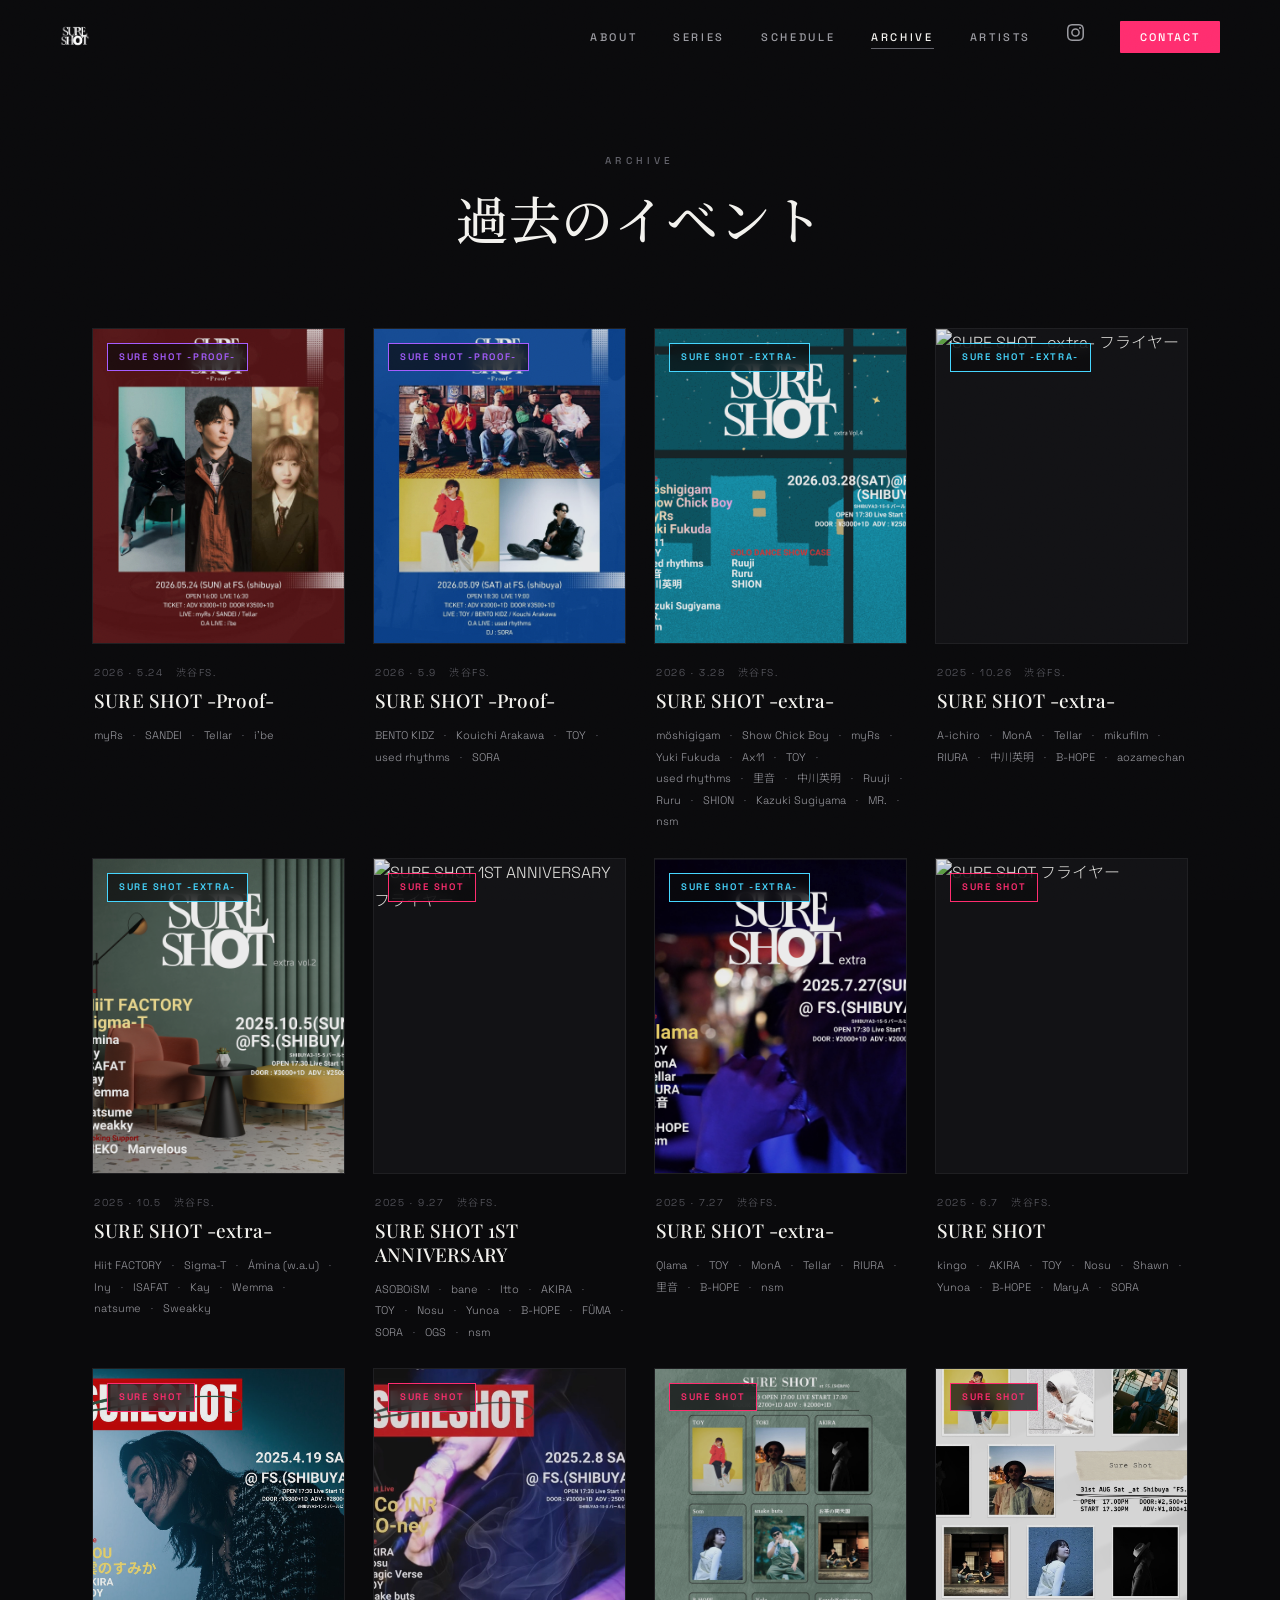
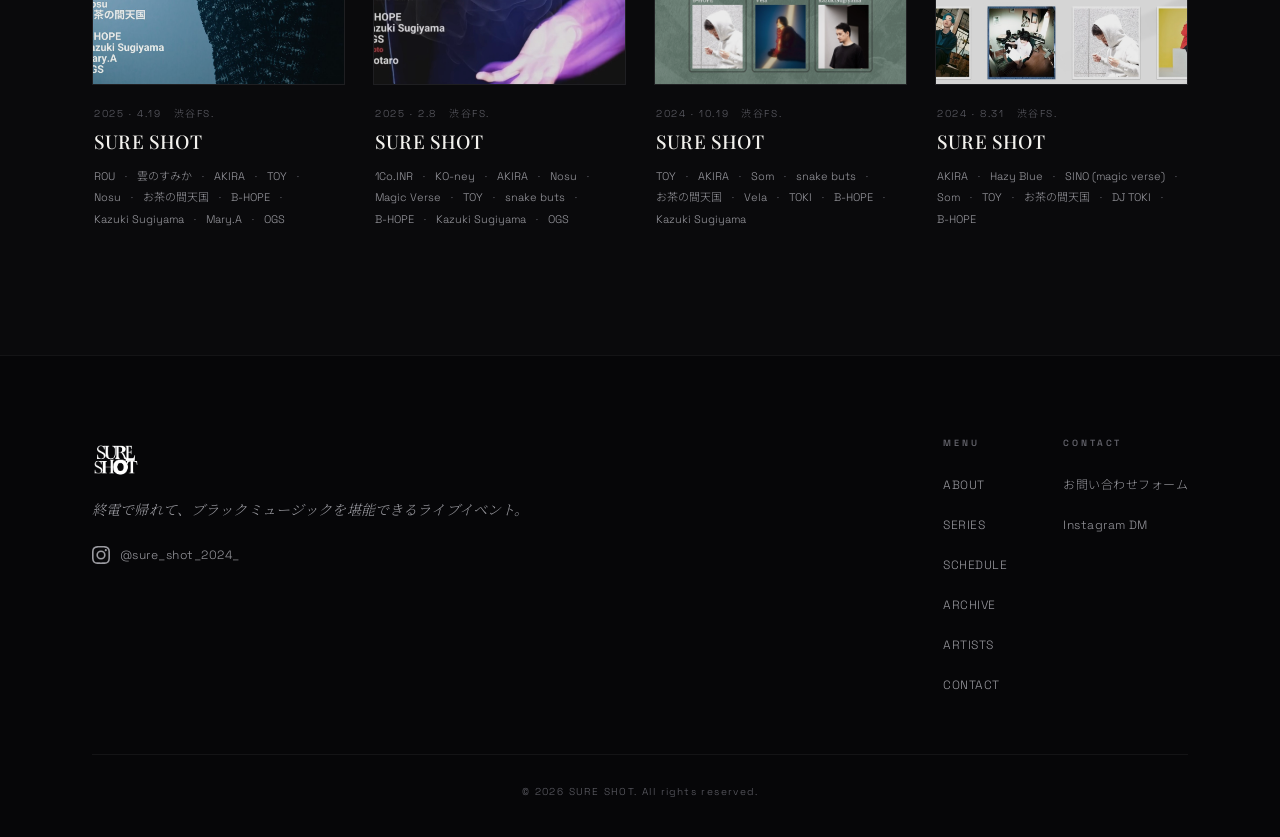
==== archive.html @ 92929632 "Initial commit: SURE SHOT website Co-Authored-By: Claude Sonnet 4.6 <noreply@anthropic.com>" ====
<!DOCTYPE html>
<html lang="ja">
<head>
  <meta charset="UTF-8">
  <meta name="viewport" content="width=device-width, initial-scale=1.0">
  <title>ARCHIVE | SURE SHOT</title>
  <meta name="description" content="SURE SHOT 過去の開催アーカイブ。渋谷FS. でのこれまでの一夜たち。">
  <link rel="icon" type="image/png" href="images/logo.png">
  <link rel="apple-touch-icon" href="images/logo.png">
  <link rel="preconnect" href="https://fonts.googleapis.com">
  <link rel="preconnect" href="https://fonts.gstatic.com" crossorigin>
  <link href="https://fonts.googleapis.com/css2?family=Playfair+Display:ital,wght@0,400;0,500;0,600;0,700;1,400;1,500&family=Noto+Serif+JP:wght@400;500;600;700&family=Space+Grotesk:wght@300;400;500;600&family=Noto+Sans+JP:wght@300;400;500;700&display=swap" rel="stylesheet">
  <link rel="stylesheet" href="css/style.css">
</head>
<body data-page="archive">

  <div class="grain" aria-hidden="true"></div>
  <div data-nav></div>

  <!-- ===================== ARCHIVE ===================== -->
  <section class="section page-section" id="archive">
    <div class="container">
      <div class="section__header fade-in">
        <p class="section__label">ARCHIVE</p>
        <h2 class="section__title">過去のイベント</h2>
      </div>

      <!-- 過去イベント: data/events.json の archive_events を新しい順にギャラリー表示 -->
      <div class="gallery-grid" id="archiveList"></div>
    </div>
  </section>

  <div data-footer></div>

  <script src="data/events.js"></script>
  <script src="js/main.js"></script>
</body>
</html>
---- css/style.css ----
/* =====================================================
   SURE SHOT — style.css
   Editorial redesign: serif headlines × sans body,
   restrained neon, generous space, film grain.
   ===================================================== */

:root {
  /* near-monochrome base */
  --bg:        #0a0a0c;
  --bg-2:      #0d0d10;
  --bg-card:   #121215;
  --ink:       #f3f2ee;   /* warm off-white */
  --ink-sub:   #9a9aa0;   /* neutral grey */
  --ink-faint: #62626a;
  --line:      rgba(255, 255, 255, 0.09);
  --line-soft: rgba(255, 255, 255, 0.055);

  /* neon — reserved for CTA / hover / series badges only */
  --pink:      #ff2d6f;
  --cyan:      #46d6ff;
  --purple:    #a55cff;

  --glow-pink: 0 0 22px rgba(255, 45, 111, 0.45), 0 0 60px rgba(255, 45, 111, 0.18);

  --font-serif: 'Playfair Display', 'Noto Serif JP', serif;
  --font-sans:  'Space Grotesk', 'Noto Sans JP', sans-serif;

  --ease:  cubic-bezier(0.22, 0.61, 0.36, 1);
  --ease2: cubic-bezier(0.16, 1, 0.3, 1);
  --t:     0.35s var(--ease);
}

/* ---- Reset ---- */

*, *::before, *::after { box-sizing: border-box; margin: 0; padding: 0; }

html {
  scroll-behavior: smooth;
  scroll-padding-top: 72px;
}

body {
  background: var(--bg);
  color: var(--ink);
  font-family: var(--font-sans);
  font-weight: 300;
  line-height: 1.75;
  overflow-x: hidden;
  -webkit-font-smoothing: antialiased;
  text-rendering: optimizeLegibility;
}

a { color: inherit; text-decoration: none; transition: var(--t); }
img { display: block; max-width: 100%; }
ul, ol { list-style: none; }
button { cursor: pointer; font-family: inherit; }
::selection { background: var(--pink); color: #fff; }

/* ---- Film grain ---- */

.grain {
  position: fixed;
  inset: 0;
  z-index: 9000;
  pointer-events: none;
  opacity: 0.05;
  mix-blend-mode: overlay;
  background-image: url("data:image/svg+xml,%3Csvg xmlns='http://www.w3.org/2000/svg' width='220' height='220'%3E%3Cfilter id='n'%3E%3CfeTurbulence type='fractalNoise' baseFrequency='0.82' numOctaves='2' stitchTiles='stitch'/%3E%3C/filter%3E%3Crect width='100%25' height='100%25' filter='url(%23n)'/%3E%3C/svg%3E");
}

/* ---- Layout ---- */

.container {
  max-width: 1160px;
  margin: 0 auto;
  padding: 0 32px;
}
.container--narrow { max-width: 660px; }

.section { padding: 128px 0; }
.section--dark { background: var(--bg-2); }
/* ヒーローの無い下層ページの先頭セクションは固定ナビ分の余白を足す */
.page-section { padding-top: 152px; }

.section__header {
  text-align: center;
  margin-bottom: 80px;
}

.section__label {
  font-family: var(--font-sans);
  font-size: 10px;
  font-weight: 500;
  letter-spacing: 0.42em;
  text-transform: uppercase;
  color: var(--ink-faint);
  display: block;
  margin-bottom: 20px;
}

.section__title {
  font-family: var(--font-serif);
  font-weight: 500;
  font-size: clamp(30px, 4.4vw, 52px);
  line-height: 1.12;
  letter-spacing: 0.01em;
}

.section__desc {
  margin: 22px auto 0;
  max-width: 540px;
  color: var(--ink-sub);
  font-size: 14px;
  line-height: 2;
}

/* ---- Buttons ---- */

.btn {
  display: inline-flex;
  align-items: center;
  justify-content: center;
  padding: 14px 34px;
  font-family: var(--font-sans);
  font-size: 11px;
  font-weight: 600;
  letter-spacing: 0.2em;
  text-transform: uppercase;
  border: none;
  border-radius: 1px;
  transition: var(--t);
  white-space: nowrap;
}

/* primary = the one place neon is always on */
.btn--primary {
  background: var(--pink);
  color: #fff;
}
.btn--primary:hover {
  box-shadow: var(--glow-pink);
  transform: translateY(-2px);
}

.btn--ghost {
  background: transparent;
  color: var(--ink);
  border: 1px solid var(--line);
}
.btn--ghost:hover {
  border-color: var(--ink);
  transform: translateY(-2px);
}

.btn--full { display: flex; width: 100%; }
.btn--large { padding: 17px 32px; font-size: 12px; }

/* ---- Nav ---- */

.nav {
  position: fixed;
  inset: 0 0 auto;
  z-index: 200;
  height: 72px;
  padding: 0 32px;
  display: flex;
  align-items: center;
  transition: background var(--t), border-color var(--t), height var(--t);
}
.nav.scrolled {
  background: rgba(10, 10, 12, 0.82);
  backdrop-filter: blur(18px) saturate(140%);
  -webkit-backdrop-filter: blur(18px) saturate(140%);
  border-bottom: 1px solid var(--line-soft);
  height: 62px;
}

.nav__inner {
  max-width: 1160px;
  margin: 0 auto;
  width: 100%;
  display: flex;
  align-items: center;
  justify-content: space-between;
  gap: 24px;
}

.nav__logo { display: inline-flex; align-items: center; flex-shrink: 0; }
.nav__logo-img {
  display: block;
  height: 30px;
  width: auto;
  transition: opacity var(--t);
}
.nav__logo:hover .nav__logo-img { opacity: 0.7; }

.nav__list {
  display: flex;
  align-items: center;
  gap: 36px;
}
.nav__list a {
  font-size: 11px;
  font-weight: 500;
  letter-spacing: 0.24em;
  text-transform: uppercase;
  color: var(--ink-sub);
  position: relative;
}
.nav__list a::after {
  content: '';
  position: absolute;
  bottom: -5px;
  left: 0;
  width: 0;
  height: 1px;
  background: var(--pink);
  transition: width 0.4s var(--ease2);
}
.nav__list a:hover { color: var(--ink); }
.nav__list a:hover::after { width: 100%; }
.nav__list a.is-current { color: var(--ink); }
.nav__list a.is-current::after { width: 100%; background: var(--ink-faint); }

.nav__ig {
  display: inline-flex;
  align-items: center;
  color: var(--ink-sub);
}
.nav__ig svg { display: block; }
.nav__ig::after { display: none !important; }
.nav__ig:hover { color: var(--pink); }

.nav__cta {
  background: var(--pink);
  color: #fff !important;
  padding: 9px 20px;
  letter-spacing: 0.18em !important;
  border-radius: 1px;
}
.nav__cta::after { display: none !important; }
.nav__cta:hover { box-shadow: var(--glow-pink); }

.nav__toggle {
  display: none;
  flex-direction: column;
  gap: 5px;
  background: none;
  border: none;
  padding: 6px;
}
.nav__toggle span {
  display: block;
  width: 22px;
  height: 1.5px;
  background: var(--ink);
  transition: var(--t);
  transform-origin: center;
}
.nav__toggle.open span:nth-child(1) { transform: rotate(45deg) translate(5px, 5px); }
.nav__toggle.open span:nth-child(2) { opacity: 0; transform: scaleX(0); }
.nav__toggle.open span:nth-child(3) { transform: rotate(-45deg) translate(5px, -5px); }

/* ---- Hero (空白と沈黙) ---- */

.hero {
  position: relative;
  min-height: 100dvh;
  display: flex;
  align-items: center;
  justify-content: center;
  overflow: hidden;
}

.hero__bg { position: absolute; inset: 0; background: var(--bg); }

/* near-monochrome ambient glow — very faint, no color clubbing */
.hero__bg-orb {
  position: absolute;
  border-radius: 50%;
  filter: blur(110px);
  pointer-events: none;
}
.hero__bg-orb--1 {
  width: 620px; height: 620px;
  left: 50%; top: 42%;
  transform: translate(-50%, -50%);
  background: radial-gradient(circle, rgba(255, 255, 255, 0.05) 0%, transparent 70%);
}
.hero__bg-orb--2 {
  width: 420px; height: 420px;
  right: -8%; top: -6%;
  background: radial-gradient(circle, rgba(255, 45, 111, 0.06) 0%, transparent 70%);
}
.hero__bg-orb--3 { display: none; }

.hero__grid-lines {
  position: absolute;
  inset: 0;
  background-image:
    linear-gradient(rgba(255, 255, 255, 0.018) 1px, transparent 1px),
    linear-gradient(90deg, rgba(255, 255, 255, 0.018) 1px, transparent 1px);
  background-size: 64px 64px;
  mask-image: radial-gradient(ellipse 75% 60% at 50% 50%, black, transparent);
}

.hero__content {
  position: relative;
  text-align: center;
  padding: 0 24px;
  max-width: 820px;
  width: 100%;
}

.hero__label {
  font-size: 10px;
  font-weight: 500;
  letter-spacing: 0.5em;
  text-transform: uppercase;
  color: var(--ink-faint);
  margin-bottom: 40px;
  display: block;
}

.hero__title { margin-bottom: 38px; }
.hero__logo-img {
  display: block;
  width: clamp(260px, 52vw, 460px);
  height: auto;
  margin: 0 auto;
  filter: drop-shadow(0 4px 60px rgba(255, 255, 255, 0.08));
}

.hero__tagline {
  font-family: var(--font-serif);
  font-weight: 400;
  font-style: italic;
  font-size: clamp(16px, 2.2vw, 23px);
  color: var(--ink-sub);
  line-height: 1.75;
  letter-spacing: 0.02em;
}

.hero__scroll {
  position: absolute;
  bottom: 36px;
  left: 50%;
  transform: translateX(-50%);
  display: flex;
  flex-direction: column;
  align-items: center;
  gap: 12px;
  opacity: 0.4;
  pointer-events: none;
}
.hero__scroll span {
  font-size: 8px;
  letter-spacing: 0.5em;
  font-weight: 500;
  text-transform: uppercase;
  color: var(--ink-sub);
}
.hero__scroll-line {
  width: 1px;
  height: 52px;
  background: linear-gradient(to bottom, var(--ink), transparent);
  animation: scrollAnim 2.4s ease-in-out infinite;
}
@keyframes scrollAnim {
  0%     { transform: scaleY(0); transform-origin: top; opacity: 1; }
  50%    { transform: scaleY(1); transform-origin: top; opacity: 1; }
  50.01% { transform: scaleY(1); transform-origin: bottom; }
  100%   { transform: scaleY(0); transform-origin: bottom; opacity: 0.2; }
}

/* ---- About ---- */

.about__grid {
  display: grid;
  grid-template-columns: 1fr 1fr;
  gap: 72px;
  align-items: start;
}

.about__lead {
  font-family: var(--font-serif);
  font-weight: 500;
  font-size: clamp(22px, 2.8vw, 34px);
  line-height: 1.5;
  letter-spacing: 0.01em;
  margin-bottom: 28px;
}

.about__body {
  color: var(--ink-sub);
  font-size: 14.5px;
  line-height: 2.05;
  margin-bottom: 16px;
}

.about__values {
  display: flex;
  flex-direction: column;
  gap: 0;
}

.value-card {
  padding: 28px 4px;
  border-top: 1px solid var(--line);
  display: grid;
  grid-template-columns: auto 1fr;
  grid-template-rows: auto auto;
  column-gap: 26px;
  transition: padding var(--t), background var(--t);
}
.about__values .value-card:last-child { border-bottom: 1px solid var(--line); }
.value-card:hover { padding-left: 12px; }

.value-card__num {
  grid-column: 1;
  grid-row: 1 / span 2;
  align-self: start;
  font-family: var(--font-serif);
  font-style: italic;
  font-size: 30px;
  line-height: 1;
  color: var(--ink-faint);
  transition: color var(--t);
}
.value-card:hover .value-card__num { color: var(--pink); }

.value-card__title {
  grid-column: 2;
  font-family: var(--font-serif);
  font-weight: 500;
  font-size: 18px;
  letter-spacing: 0.01em;
  margin-bottom: 7px;
}
.value-card__text {
  grid-column: 2;
  font-size: 13px;
  color: var(--ink-sub);
  line-height: 1.85;
}

/* ---- EVENT (series intro) ---- */

.series-grid {
  display: grid;
  grid-template-columns: repeat(3, 1fr);
  gap: 22px;
}

.series-card {
  --accent: var(--pink);
  background: var(--bg-card);
  border: 1px solid var(--line-soft);
  border-top: 2px solid var(--accent);
  padding: 38px 32px;
  display: flex;
  flex-direction: column;
  gap: 18px;
  transition: border-color var(--t), transform var(--t), box-shadow var(--t);
}
.series-card:hover {
  border-color: var(--line);
  transform: translateY(-4px);
  box-shadow: 0 24px 50px -34px var(--accent);
}
.series-card--main  { --accent: var(--pink); }
.series-card--proof { --accent: var(--purple); }
.series-card--extra { --accent: var(--cyan); }

.series-card__badge {
  align-self: flex-start;
  font-size: 9.5px;
  font-weight: 600;
  letter-spacing: 0.18em;
  text-transform: uppercase;
  color: var(--accent);
  border: 1px solid currentColor;
  padding: 5px 12px;
}

.series-card__name {
  font-family: var(--font-serif);
  font-weight: 500;
  font-size: clamp(22px, 2.4vw, 28px);
  line-height: 1.2;
  letter-spacing: 0.01em;
}
.series-card__suffix { color: var(--accent); }

.series-card__desc {
  color: var(--ink-sub);
  font-size: 13.5px;
  line-height: 2.05;
}

/* ---- Schedule / Event cards ---- */

.section__subhead { margin: 96px 0 36px; }
.section__subtitle {
  font-family: var(--font-serif);
  font-weight: 500;
  font-size: clamp(20px, 2.6vw, 30px);
  letter-spacing: 0.01em;
  color: var(--ink);
  display: flex;
  align-items: center;
  gap: 22px;
}
.section__subtitle::after {
  content: '';
  flex: 1;
  height: 1px;
  background: var(--line);
}

.next-event { margin-bottom: 8px; }

.events-grid {
  display: grid;
  grid-template-columns: 1fr 1fr;
  gap: 24px;
}

.event-card {
  background: var(--bg-card);
  border: 1px solid var(--line-soft);
  position: relative;
  overflow: hidden;
  transition: border-color var(--t), transform var(--t), box-shadow var(--t);
}
.event-card:hover {
  border-color: var(--line);
  transform: translateY(-3px);
}

/* upcoming cards: flyer on top, body padded */
.event-card__body { padding: 30px; }

/* flyer wrapper (zoom on hover) */
.event-card__flyer {
  position: relative;
  overflow: hidden;
  background: var(--bg-2);
  border-bottom: 1px solid var(--line-soft);
}
.event-card__flyer img {
  width: 100%;
  height: auto;
  display: block;
  transition: transform 0.9s var(--ease2);
}
.event-card:hover .event-card__flyer img { transform: scale(1.04); }

/* featured = magazine spread: flyer left half, info right half */
.event-card--featured {
  display: grid;
  grid-template-columns: 1fr 1fr;
  align-items: stretch;
  border-color: var(--line);
}
.event-card--featured .event-card__flyer {
  border-bottom: none;
  border-right: 1px solid var(--line-soft);
  height: 100%;
}
.event-card--featured .event-card__flyer img { height: 100%; object-fit: cover; }
.event-card--featured .event-card__body {
  padding: 48px;
  display: flex;
  flex-direction: column;
  justify-content: center;
  min-width: 0;
}

.event-card__tags {
  display: flex;
  flex-wrap: wrap;
  align-items: center;
  gap: 8px;
  margin-bottom: 22px;
}
.event-card__badge {
  display: inline-block;
  background: var(--pink);
  color: #fff;
  font-size: 9px;
  font-weight: 700;
  letter-spacing: 0.28em;
  padding: 5px 11px;
}

/* series badge — neon outline, the reserved accent */
.event-card__series {
  display: inline-block;
  font-size: 9.5px;
  font-weight: 600;
  letter-spacing: 0.18em;
  text-transform: uppercase;
  padding: 5px 11px;
  border: 1px solid currentColor;
  white-space: nowrap;
}
.event-card__series--main  { color: var(--pink); }
.event-card__series--proof { color: var(--purple); }
.event-card__series--extra { color: var(--cyan); }

.event-card__title {
  font-family: var(--font-serif);
  font-weight: 500;
  font-size: clamp(22px, 2.4vw, 30px);
  line-height: 1.2;
  letter-spacing: 0.01em;
  margin-bottom: 16px;
}
.event-card--featured .event-card__title { font-size: clamp(26px, 2.6vw, 36px); }

.event-card__date {
  font-size: 16px;
  font-weight: 400;
  letter-spacing: 0.04em;
  color: var(--ink);
  margin-bottom: 8px;
}
.event-card__venue {
  display: flex;
  flex-wrap: wrap;
  align-items: baseline;
  gap: 5px 14px;
  font-size: 11px;
  color: var(--ink-sub);
  letter-spacing: 0.12em;
  text-transform: uppercase;
  margin-bottom: 4px;
}
.event-card__time { color: var(--ink-faint); letter-spacing: 0.08em; }
.event-card__price {
  font-size: 12px;
  color: var(--ink-sub);
  letter-spacing: 0.03em;
  margin-bottom: 24px;
}

.event-card__lineup {
  display: flex;
  flex-direction: column;
  gap: 12px;
  padding: 22px 0 28px;
  border-top: 1px solid var(--line-soft);
}
.lineup-row {
  display: grid;
  grid-template-columns: 116px 1fr;
  gap: 14px;
  align-items: baseline;
}
.lineup-row__role {
  font-size: 9px;
  font-weight: 600;
  letter-spacing: 0.2em;
  color: var(--ink-faint);
  text-transform: uppercase;
  padding-top: 2px;
}
.lineup-row__names {
  font-size: 13.5px;
  color: var(--ink);
  letter-spacing: 0.01em;
  line-height: 1.75;
}
.lineup-row__sep { color: var(--ink-faint); margin: 0 7px; }

.event-card__actions {
  display: flex;
  flex-direction: column;
  gap: 12px;
}

/* instagram / artist name link — underline grows on hover */
.ig-link {
  position: relative;
  color: inherit;
  background-image: linear-gradient(var(--pink), var(--pink));
  background-repeat: no-repeat;
  background-position: 0 100%;
  background-size: 0% 1px;
  transition: background-size 0.4s var(--ease2), color var(--t);
  padding-bottom: 1px;
}
.ig-link:hover { color: var(--pink); background-size: 100% 1px; }

.schedule__note {
  text-align: center;
  color: var(--ink-sub);
  font-size: 13px;
  margin-top: 44px;
  letter-spacing: 0.02em;
}
.schedule__note a {
  color: var(--ink);
  border-bottom: 1px solid var(--line);
}
.schedule__note a:hover { color: var(--pink); border-color: var(--pink); }

/* ---- Archive — flyer gallery ---- */

.gallery-grid {
  display: grid;
  grid-template-columns: repeat(auto-fill, minmax(240px, 1fr));
  gap: 28px;
}

.gallery-card {
  display: flex;
  flex-direction: column;
}

.gallery-card__flyer {
  position: relative;
  overflow: hidden;
  background: var(--bg-card);
  border: 1px solid var(--line-soft);
  aspect-ratio: 4 / 5;
  transition: border-color var(--t);
}
.gallery-card:hover .gallery-card__flyer { border-color: var(--line); }
.gallery-card__flyer img {
  width: 100%;
  height: 100%;
  object-fit: cover;
  transition: transform 1s var(--ease2), filter var(--t);
  filter: grayscale(18%) brightness(0.92);
}
.gallery-card:hover .gallery-card__flyer img {
  transform: scale(1.05);
  filter: grayscale(0%) brightness(1);
}
.gallery-card__noimg {
  position: absolute;
  inset: 0;
  display: flex;
  align-items: center;
  justify-content: center;
  text-align: center;
  padding: 20px;
  font-family: var(--font-serif);
  color: var(--ink-sub);
}

.gallery-card__badge {
  position: absolute;
  top: 14px;
  left: 14px;
  background: rgba(10, 10, 12, 0.7);
  backdrop-filter: blur(6px);
  -webkit-backdrop-filter: blur(6px);
}

.gallery-card__caption { padding: 20px 2px 0; }
.gallery-card__date {
  display: flex;
  flex-wrap: wrap;
  align-items: baseline;
  gap: 4px 12px;
  font-size: 10px;
  letter-spacing: 0.16em;
  text-transform: uppercase;
  color: var(--ink-faint);
  margin-bottom: 8px;
}
.gallery-card__venue { color: var(--ink-faint); }
.gallery-card__title {
  font-family: var(--font-serif);
  font-weight: 500;
  font-size: 19px;
  line-height: 1.25;
  letter-spacing: 0.01em;
  margin-bottom: 14px;
}
.gallery-card__artists {
  display: flex;
  flex-wrap: wrap;
  gap: 5px 10px;
  font-size: 11px;
  line-height: 1.5;
  color: var(--ink-sub);
}
.gallery-card__artists li::after {
  content: '·';
  margin-left: 10px;
  color: var(--ink-faint);
}
.gallery-card__artists li:last-child::after { content: ''; margin: 0; }

/* ---- Artists (compact grid) ---- */

.artist-grid {
  display: grid;
  grid-template-columns: repeat(auto-fill, minmax(186px, 1fr));
  gap: 14px;
}

.artist-card {
  background: var(--bg-card);
  border: 1px solid var(--line-soft);
  padding: 18px 18px 16px;
  display: flex;
  flex-direction: column;
  gap: 11px;
  transition: border-color var(--t), transform var(--t);
}
.artist-card:hover { border-color: var(--line); transform: translateY(-2px); }

.artist-card__name {
  font-family: var(--font-serif);
  font-weight: 500;
  font-size: 16px;
  line-height: 1.3;
  letter-spacing: 0.01em;
}

.artist-card__roles {
  font-size: 8.5px;
  font-weight: 600;
  letter-spacing: 0.15em;
  text-transform: uppercase;
  color: var(--ink-faint);
  line-height: 1.5;
}

.artist-card__socials { display: flex; gap: 12px; }
.artist-card__social {
  display: inline-flex;
  color: var(--ink-sub);
  transition: color var(--t), transform var(--t);
}
.artist-card__social svg { display: block; width: 15px; height: 15px; }
.artist-card__social:hover { color: var(--pink); transform: translateY(-1px); }

.artist-card__events {
  margin-top: auto;
  padding-top: 12px;
  border-top: 1px solid var(--line-soft);
  display: flex;
  flex-direction: column;
  gap: 5px;
}
.artist-card__event {
  display: flex;
  justify-content: space-between;
  align-items: baseline;
  gap: 8px;
  font-size: 10.5px;
  color: var(--ink-sub);
}
.artist-card__event-date { letter-spacing: 0.04em; }
.artist-card__event:hover .artist-card__event-date { color: var(--ink); }
.artist-card__event-series {
  flex-shrink: 0;
  font-size: 9px;
  letter-spacing: 0.08em;
  color: var(--ink-faint);
  text-transform: uppercase;
}
.artist-card__event:hover .artist-card__event-series { color: var(--pink); }

/* ---- Forms ---- */

.apply-form {
  display: flex;
  flex-direction: column;
  gap: 22px;
}
.form-row {
  display: grid;
  grid-template-columns: 1fr 1fr;
  gap: 22px;
}
.form-group {
  display: flex;
  flex-direction: column;
  gap: 9px;
}
.form-label {
  font-size: 10px;
  font-weight: 600;
  letter-spacing: 0.16em;
  text-transform: uppercase;
  color: var(--ink-sub);
}
.required { color: var(--pink); }

.form-input {
  width: 100%;
  background: transparent;
  border: none;
  border-bottom: 1px solid var(--line);
  color: var(--ink);
  padding: 12px 2px;
  font-size: 15px;
  font-family: var(--font-sans);
  font-weight: 300;
  outline: none;
  transition: border-color var(--t);
  border-radius: 0;
  appearance: none;
  -webkit-appearance: none;
}
.form-input:focus { border-bottom-color: var(--pink); }
.form-input::placeholder { color: var(--ink-faint); }

.form-textarea {
  resize: vertical;
  min-height: 130px;
  border: 1px solid var(--line);
  padding: 14px 16px;
}
.form-textarea:focus { border-color: var(--pink); }

.form-select {
  background-image: url("data:image/svg+xml,%3Csvg xmlns='http://www.w3.org/2000/svg' width='10' height='10' viewBox='0 0 10 10'%3E%3Cpath fill='%239a9aa0' d='M5 7L0 2h10z'/%3E%3C/svg%3E");
  background-repeat: no-repeat;
  background-position: right 4px center;
  padding-right: 28px;
  cursor: pointer;
}
.form-select option { background: var(--bg-2); color: var(--ink); }

.form-note {
  text-align: center;
  font-size: 13px;
  color: var(--ink-sub);
  min-height: 20px;
  margin-top: 6px;
}
.form-note--success { color: #4fd08a; }
.form-note--error   { color: var(--pink); }

/* ---- Footer ---- */

.footer {
  background: #060608;
  border-top: 1px solid var(--line-soft);
  padding: 80px 0 36px;
}
.footer__top {
  display: flex;
  gap: 72px;
  margin-bottom: 56px;
}
.footer__brand { flex-shrink: 0; }

.footer__logo { margin-bottom: 14px; }
.footer__logo-img {
  display: block;
  height: 48px;
  width: auto;
}
.footer__tagline {
  font-family: var(--font-serif);
  font-style: italic;
  font-size: 14px;
  color: var(--ink-sub);
  letter-spacing: 0.01em;
  margin-bottom: 22px;
}
.footer__sns {
  display: inline-flex;
  align-items: center;
  gap: 10px;
  font-size: 12px;
  color: var(--ink-sub);
  letter-spacing: 0.04em;
}
.footer__sns:hover { color: var(--pink); }

.footer__nav { flex: 1; display: flex; gap: 56px; justify-content: flex-end; }
.footer__col-title {
  font-size: 9px;
  letter-spacing: 0.32em;
  text-transform: uppercase;
  color: var(--ink-faint);
  font-weight: 600;
  margin-bottom: 18px;
}
.footer__col ul { display: flex; flex-direction: column; gap: 12px; }
.footer__col ul a { font-size: 12px; color: var(--ink-sub); letter-spacing: 0.04em; }
.footer__col ul a:hover { color: var(--ink); }

.footer__bottom {
  border-top: 1px solid var(--line-soft);
  padding-top: 28px;
  text-align: center;
}
.footer__bottom p {
  font-size: 10px;
  color: var(--ink-faint);
  letter-spacing: 0.14em;
}

/* ---- Scroll animations (静かに下からフェードアップ) ---- */

.fade-in {
  opacity: 0;
  transform: translateY(34px);
  transition: opacity 0.9s var(--ease2), transform 0.9s var(--ease2);
}
.fade-in.visible {
  opacity: 1;
  transform: translateY(0);
}

/* ---- Anchor highlight ---- */
.event-card:target,
.gallery-card:target .gallery-card__flyer {
  border-color: var(--pink);
  box-shadow: 0 0 0 1px var(--pink);
}

/* =====================================================
   Responsive
   ===================================================== */

@media (max-width: 900px) {
  .section { padding: 96px 0; }
  .about__grid { grid-template-columns: 1fr; gap: 48px; }

  .event-card--featured { grid-template-columns: 1fr; }
  .event-card--featured .event-card__flyer {
    border-right: none;
    border-bottom: 1px solid var(--line-soft);
  }
  .event-card--featured .event-card__flyer img { height: auto; object-fit: contain; }
  .event-card--featured .event-card__body { padding: 32px; }

  .series-grid { grid-template-columns: 1fr; gap: 16px; }
}

@media (max-width: 768px) {
  html { scroll-padding-top: 62px; }
  .container { padding: 0 24px; }
  .section { padding: 80px 0; }
  .page-section { padding-top: 108px; }
  .section__header { margin-bottom: 56px; }

  /* mobile nav */
  .nav__toggle { display: flex; }
  .nav__list {
    display: none;
    position: fixed;
    top: 72px;
    left: 0; right: 0;
    background: rgba(6, 6, 8, 0.98);
    backdrop-filter: blur(18px);
    -webkit-backdrop-filter: blur(18px);
    flex-direction: column;
    align-items: flex-start;
    gap: 0;
    border-bottom: 1px solid var(--line);
    padding: 12px 0;
  }
  .nav__list.open { display: flex; }
  .nav__list li { width: 100%; }
  .nav__list a { display: block; padding: 15px 24px; font-size: 13px; }
  .nav__list a::after { display: none; }
  .nav__ig { padding: 15px 24px; }
  .nav__cta { margin: 10px 24px; width: calc(100% - 48px); text-align: center; }

  .events-grid { grid-template-columns: 1fr; }
  .gallery-grid { grid-template-columns: repeat(2, 1fr); gap: 18px; }
  .artist-grid { grid-template-columns: repeat(2, 1fr); gap: 12px; }

  .form-row { grid-template-columns: 1fr; }

  .footer__top { flex-direction: column; gap: 44px; }
  .footer__nav { justify-content: flex-start; flex-wrap: wrap; gap: 40px; }

}

@media (max-width: 520px) {
  .lineup-row { grid-template-columns: 84px 1fr; }
  .gallery-grid { gap: 12px; }
  .gallery-card__caption { padding: 14px 2px 0; }
  .gallery-card__title { font-size: 17px; }
  .event-card__body { padding: 22px; }
  .event-card--featured .event-card__body { padding: 22px; }
  .artist-card { padding: 15px 15px 14px; }
  .artist-card__name { font-size: 15px; }
}

@media (max-width: 360px) {
  .artist-grid { grid-template-columns: 1fr; }
}

@media (prefers-reduced-motion: reduce) {
  .hero__scroll-line { animation: none; }
  .fade-in { transition-duration: 0.4s; }
  * { scroll-behavior: auto; }
}
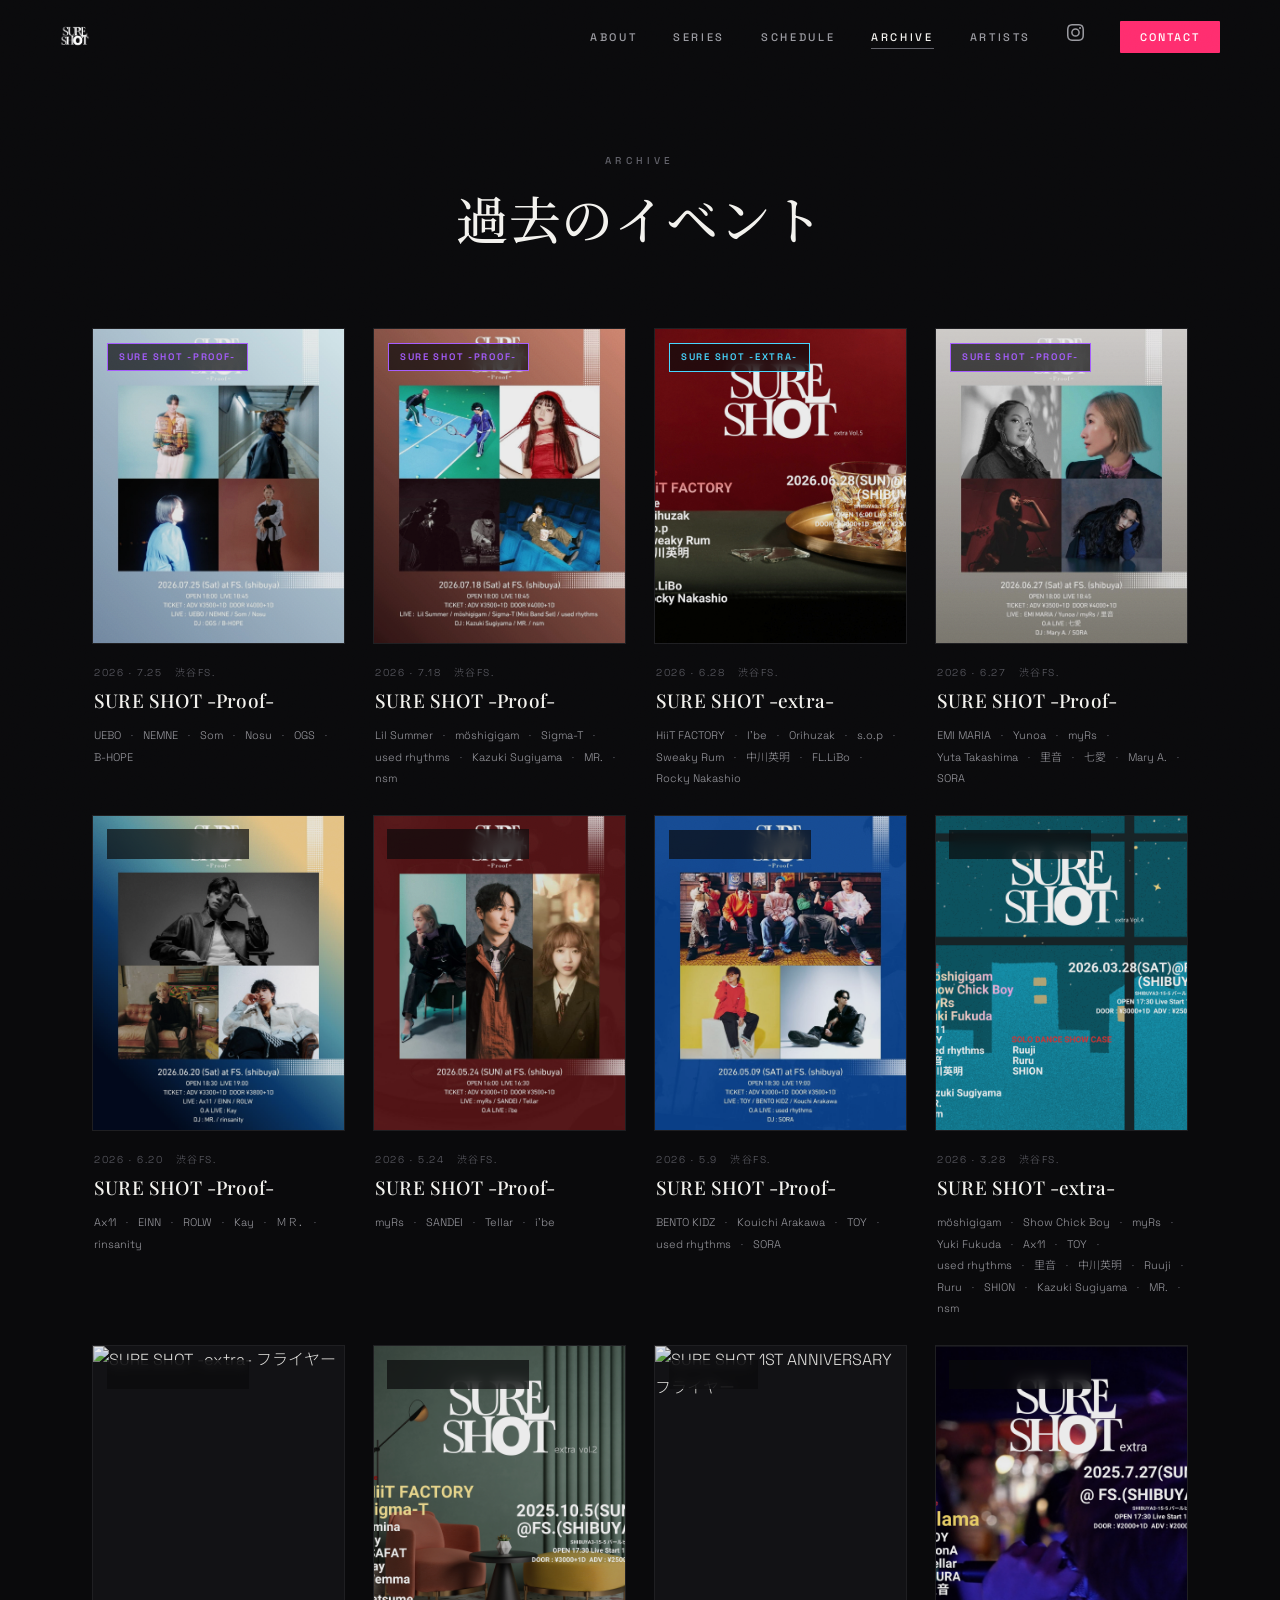
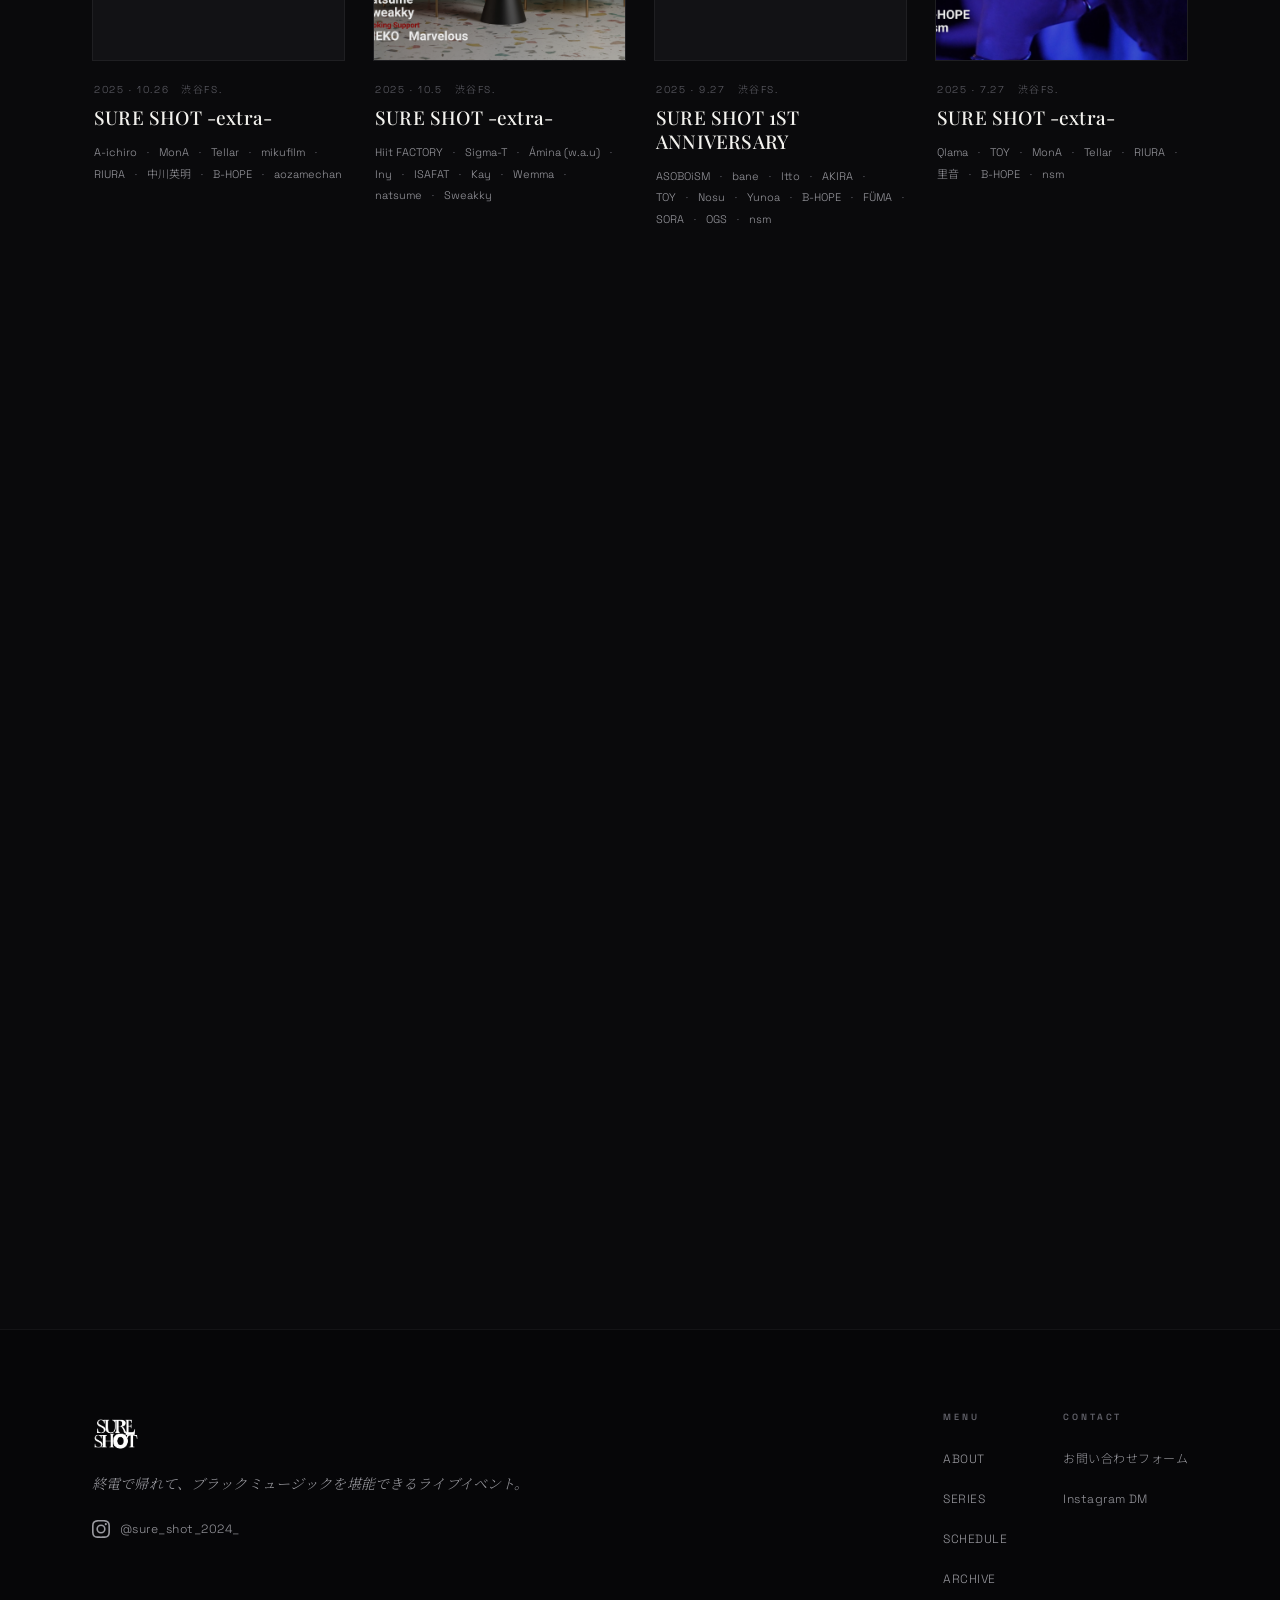
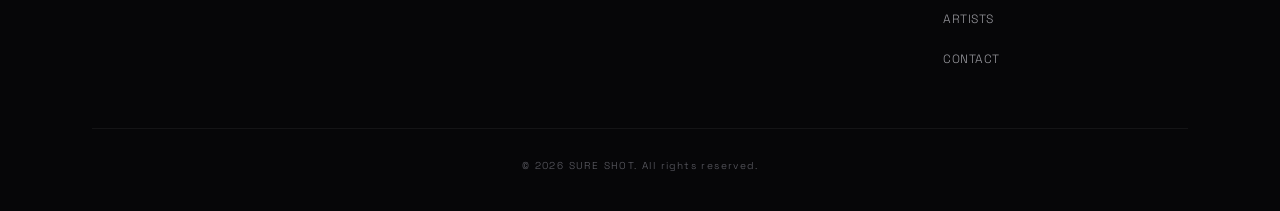
==== commit 4baf18ea: "OGPタグとSNSシェア用画像(ogp.png)を全ページに追加 各ページに og:title/description/url/image と Twitter Card メタを追加。 シェア時に su" ====
--- a/archive.html
+++ b/archive.html
@@ -5,6 +5,18 @@
   <meta name="viewport" content="width=device-width, initial-scale=1.0">
   <title>ARCHIVE | SURE SHOT</title>
   <meta name="description" content="SURE SHOT 過去の開催アーカイブ。渋谷FS. でのこれまでの一夜たち。">
+  <!-- OGP / Twitter Card -->
+  <meta property="og:type" content="website">
+  <meta property="og:site_name" content="SURE SHOT">
+  <meta property="og:title" content="ARCHIVE | SURE SHOT">
+  <meta property="og:description" content="SURE SHOT 過去の開催アーカイブ。渋谷FS. でのこれまでの一夜たち。">
+  <meta property="og:url" content="https://sure-shot.netlify.app/archive.html">
+  <meta property="og:image" content="https://sure-shot.netlify.app/images/ogp.png">
+  <meta property="og:locale" content="ja_JP">
+  <meta name="twitter:card" content="summary_large_image">
+  <meta name="twitter:title" content="ARCHIVE | SURE SHOT">
+  <meta name="twitter:description" content="SURE SHOT 過去の開催アーカイブ。渋谷FS. でのこれまでの一夜たち。">
+  <meta name="twitter:image" content="https://sure-shot.netlify.app/images/ogp.png">
   <link rel="icon" type="image/png" href="images/logo.png">
   <link rel="apple-touch-icon" href="images/logo.png">
   <link rel="preconnect" href="https://fonts.googleapis.com">
--- a/css/style.css
+++ b/css/style.css
@@ -931,14 +931,39 @@
 .form-select option { background: var(--bg-2); color: var(--ink); }
 
 .form-note {
+  font-size: 13px;
+  color: var(--pink);
+  margin-bottom: 4px;
+}
+.form-honeypot { display: none !important; }
+
+.form-success {
   text-align: center;
-  font-size: 13px;
-  color: var(--ink-sub);
-  min-height: 20px;
-  margin-top: 6px;
-}
-.form-note--success { color: #4fd08a; }
-.form-note--error   { color: var(--pink); }
+  padding: 60px 20px;
+}
+.form-success__icon {
+  display: inline-flex;
+  align-items: center;
+  justify-content: center;
+  width: 56px;
+  height: 56px;
+  border-radius: 50%;
+  border: 1.5px solid #4fd08a;
+  color: #4fd08a;
+  font-size: 24px;
+  margin-bottom: 24px;
+}
+.form-success__title {
+  font-family: var(--font-serif);
+  font-size: 22px;
+  color: var(--ink);
+  margin-bottom: 12px;
+}
+.form-success__body {
+  font-size: 14px;
+  color: var(--ink-sub);
+  line-height: 1.8;
+}
 
 /* ---- Footer ---- */
 
